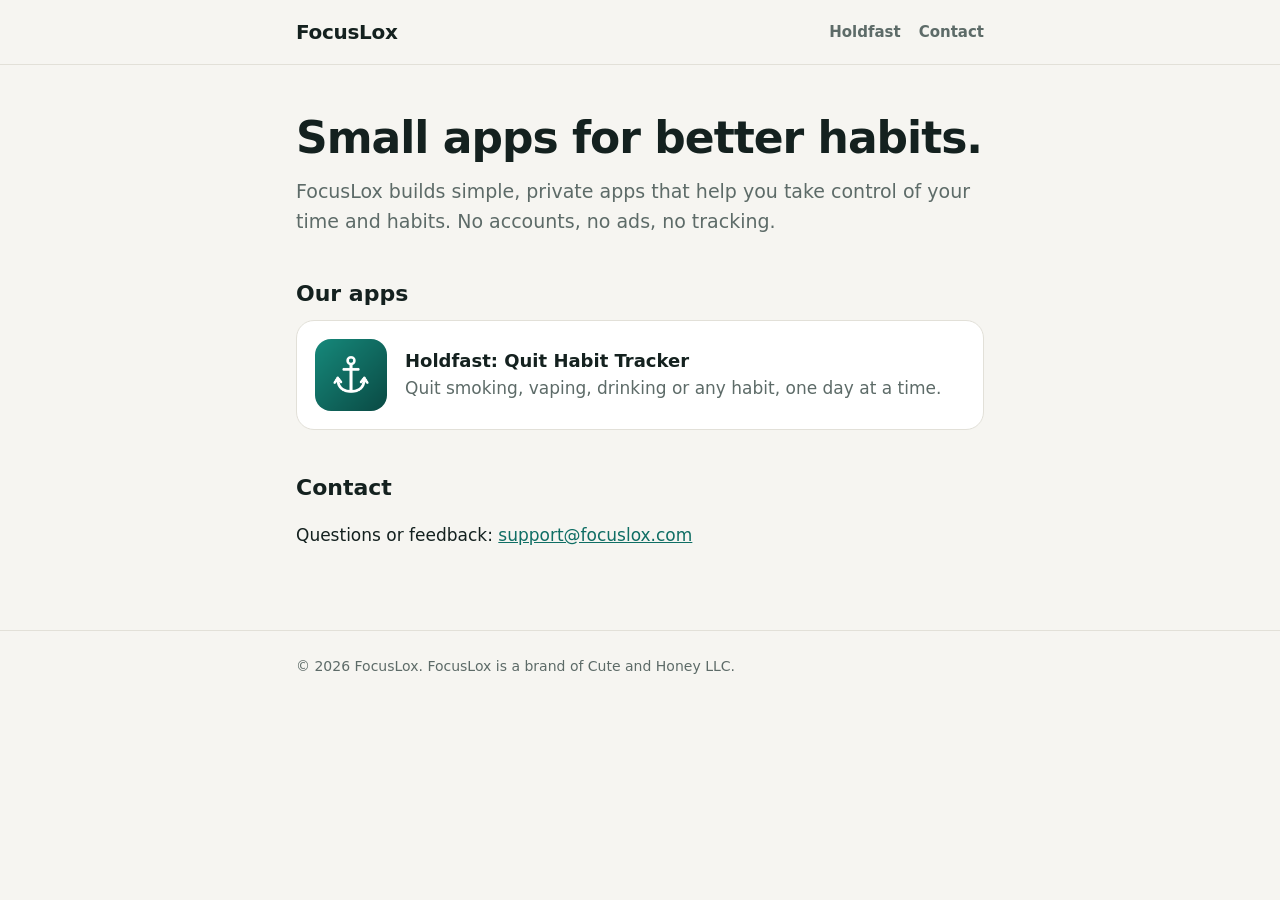
==== index.html @ 93fbdb68 "Holdfast 1.0.0, portfolio docs, and focuslox.com website - holdfast/: quit-habit tracker (Expo SDK 5" ====
<!doctype html>
<html lang="en">
<head>
  <meta charset="utf-8">
  <meta name="viewport" content="width=device-width, initial-scale=1">
  <title>FocusLox</title>
  <meta name="description" content="FocusLox makes small, private apps that help you build better habits.">
  <link rel="icon" href="/holdfast/icon.png">
  <link rel="stylesheet" href="/styles.css">
</head>
<body>
  <header class="site"><div class="wrap">
    <a class="brand" href="/">FocusLox</a>
    <nav><a href="/holdfast/">Holdfast</a><a href="mailto:support@focuslox.com">Contact</a></nav>
  </div></header>

  <main><div class="wrap">
    <h1>Small apps for better habits.</h1>
    <p class="lead">FocusLox builds simple, private apps that help you take control of your time and habits. No accounts, no ads, no tracking.</p>

    <h2>Our apps</h2>
    <a class="card" href="/holdfast/">
      <img src="/holdfast/icon.png" alt="">
      <span><strong>Holdfast: Quit Habit Tracker</strong><span class="muted">Quit smoking, vaping, drinking or any habit, one day at a time.</span></span>
    </a>

    <h2>Contact</h2>
    <p>Questions or feedback: <a href="mailto:support@focuslox.com">support@focuslox.com</a></p>
  </div></main>

  <footer class="site"><div class="wrap">
    © 2026 FocusLox. FocusLox is a brand of Cute and Honey LLC.
  </div></footer>
</body>
</html>
---- styles.css ----
:root {
  --bg: #f6f5f1;
  --surface: #ffffff;
  --border: #e2e0d8;
  --text: #14211f;
  --muted: #5d6b68;
  --primary: #0f6e64;
  --primary-soft: #dcefeb;
  --max: 720px;
}
@media (prefers-color-scheme: dark) {
  :root {
    --bg: #0c1214;
    --surface: #141d20;
    --border: #26363a;
    --text: #e8f0ee;
    --muted: #97a9a6;
    --primary: #3fc1ae;
    --primary-soft: #173a36;
  }
}
* { box-sizing: border-box; }
html { -webkit-text-size-adjust: 100%; }
body {
  margin: 0;
  background: var(--bg);
  color: var(--text);
  font: 17px/1.6 system-ui, -apple-system, "Segoe UI", Roboto, sans-serif;
}
a { color: var(--primary); }
.wrap { max-width: var(--max); margin: 0 auto; padding: 0 16px; }
header.site { border-bottom: 1px solid var(--border); }
header.site .wrap { display: flex; align-items: center; justify-content: space-between; height: 64px; }
.brand { font-weight: 800; font-size: 20px; letter-spacing: -0.3px; color: var(--text); text-decoration: none; }
header nav a { margin-left: 18px; text-decoration: none; color: var(--muted); font-weight: 600; font-size: 15px; }
main { padding: 48px 0 64px; }
h1 { font-size: clamp(32px, 6vw, 44px); line-height: 1.15; letter-spacing: -1px; margin: 0 0 12px; }
h2 { font-size: 22px; margin: 40px 0 8px; }
.lead { font-size: 19px; color: var(--muted); margin: 0 0 28px; }
.muted { color: var(--muted); }
.card {
  display: flex; gap: 18px; align-items: center;
  background: var(--surface); border: 1px solid var(--border); border-radius: 18px;
  padding: 18px; text-decoration: none; color: var(--text);
}
.card img { width: 72px; height: 72px; border-radius: 16px; flex: none; }
.card strong { display: block; font-size: 18px; }
.app-hero { display: flex; gap: 20px; align-items: center; margin-bottom: 20px; }
.app-hero img { width: 96px; height: 96px; border-radius: 22px; }
ul.features { padding-left: 20px; }
ul.features li { margin: 6px 0; }
.note { background: var(--primary-soft); border-radius: 14px; padding: 14px 16px; }
.shots { display: flex; gap: 12px; overflow-x: auto; padding: 8px 0; }
.shots img { height: 420px; border-radius: 18px; border: 1px solid var(--border); }
footer.site { border-top: 1px solid var(--border); padding: 24px 0 40px; font-size: 14px; color: var(--muted); }
footer.site a { color: var(--muted); }
@media (max-width: 520px) {
  .shots img { height: 340px; }
  header nav a { margin-left: 12px; }
}
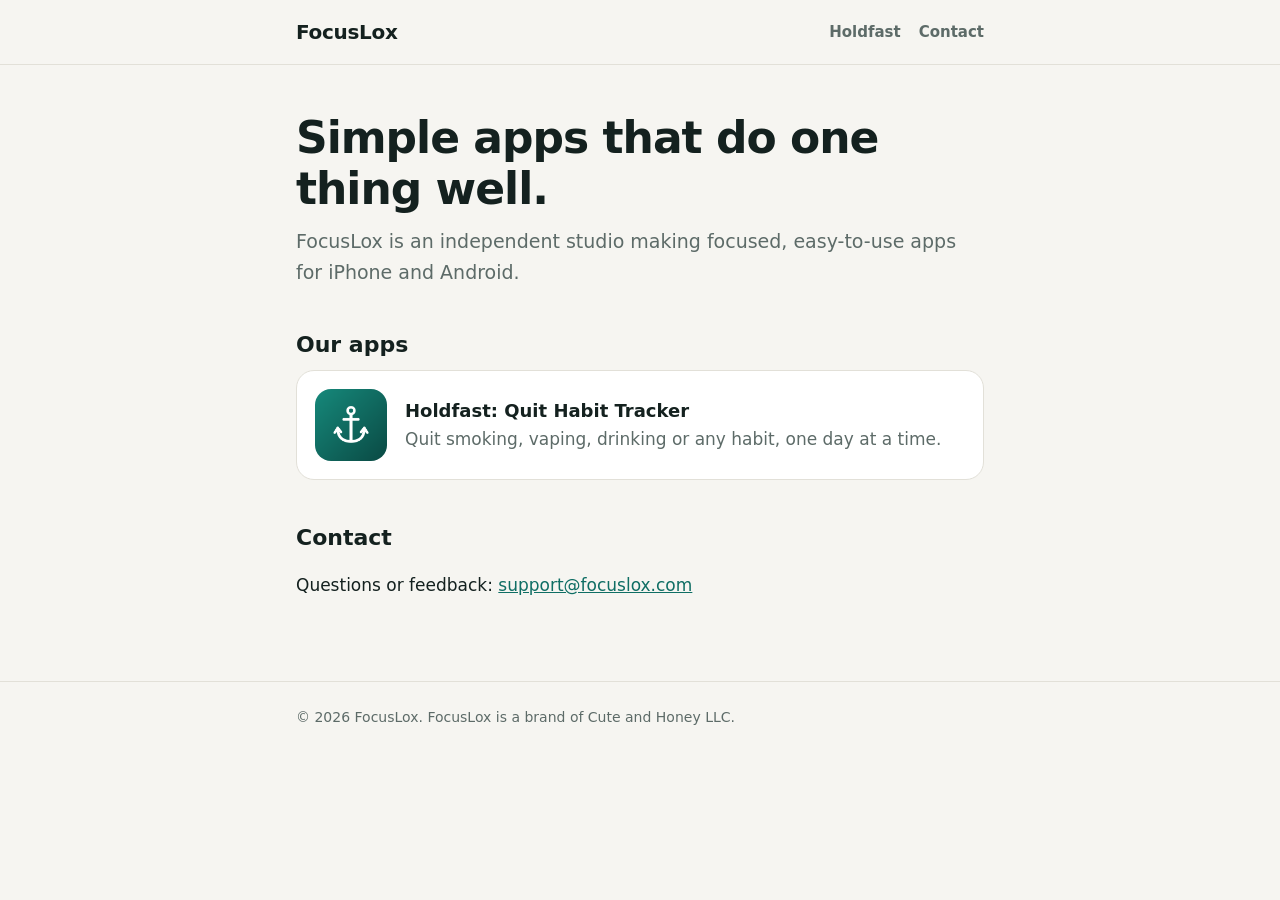
==== commit 5005e2cd: "Make the website home page category-neutral Co-Authored-By: Claude Opus 5.5 <noreply@anthropic.com>" ====
--- a/index.html
+++ b/index.html
@@ -4,7 +4,7 @@
   <meta charset="utf-8">
   <meta name="viewport" content="width=device-width, initial-scale=1">
   <title>FocusLox</title>
-  <meta name="description" content="FocusLox makes small, private apps that help you build better habits.">
+  <meta name="description" content="FocusLox builds simple, useful mobile apps for iPhone and Android.">
   <link rel="icon" href="/holdfast/icon.png">
   <link rel="stylesheet" href="/styles.css">
 </head>
@@ -15,8 +15,8 @@
   </div></header>
 
   <main><div class="wrap">
-    <h1>Small apps for better habits.</h1>
-    <p class="lead">FocusLox builds simple, private apps that help you take control of your time and habits. No accounts, no ads, no tracking.</p>
+    <h1>Simple apps that do one thing well.</h1>
+    <p class="lead">FocusLox is an independent studio making focused, easy-to-use apps for iPhone and Android.</p>
 
     <h2>Our apps</h2>
     <a class="card" href="/holdfast/">
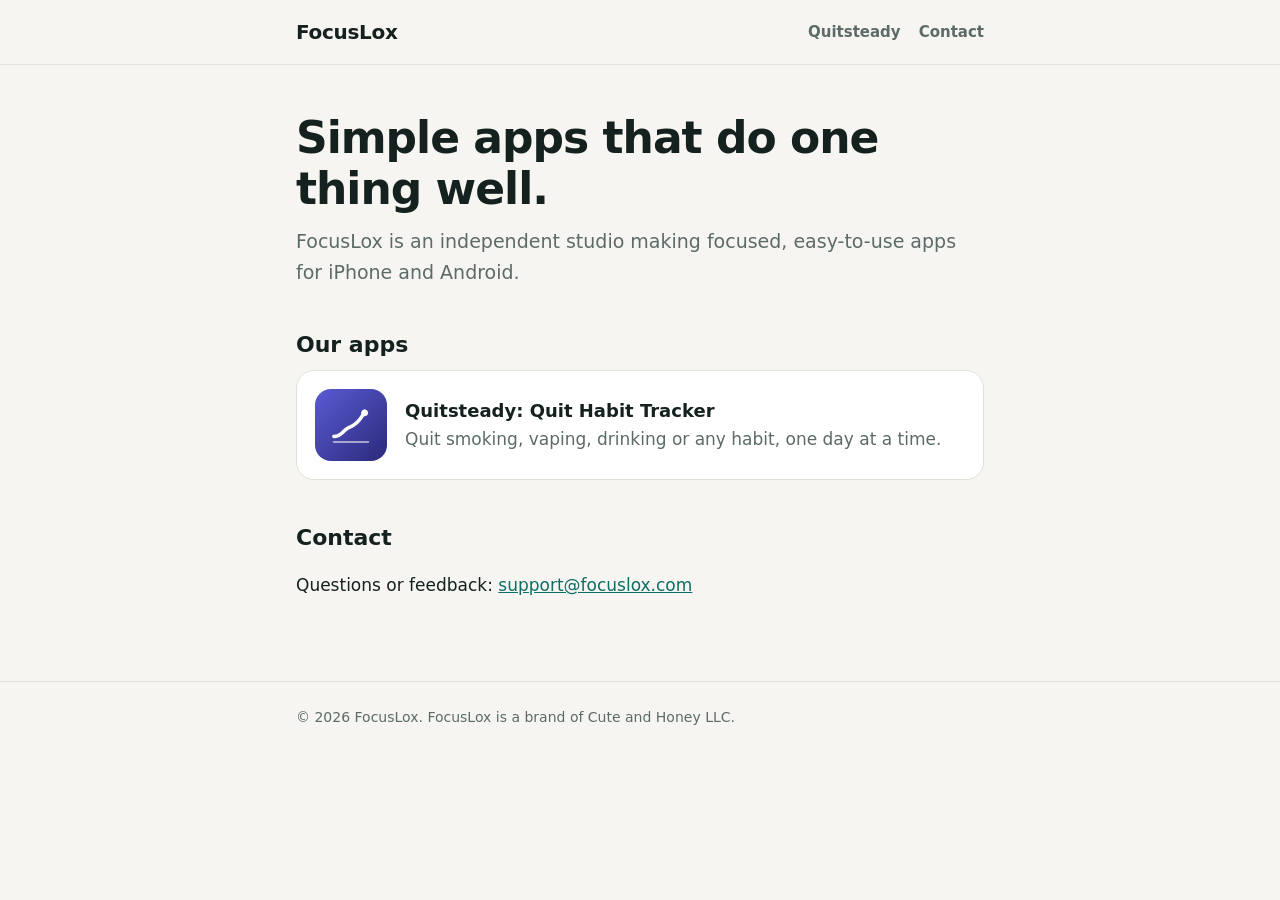
==== commit d513bae5: "Rename Holdfast to Quitsteady: name, indigo icon, store text, website /quitsteady/ with redirects Ap" ====
--- a/index.html
+++ b/index.html
@@ -5,13 +5,13 @@
   <meta name="viewport" content="width=device-width, initial-scale=1">
   <title>FocusLox</title>
   <meta name="description" content="FocusLox builds simple, useful mobile apps for iPhone and Android.">
-  <link rel="icon" href="/holdfast/icon.png">
+  <link rel="icon" href="/quitsteady/icon.png">
   <link rel="stylesheet" href="/styles.css">
 </head>
 <body>
   <header class="site"><div class="wrap">
     <a class="brand" href="/">FocusLox</a>
-    <nav><a href="/holdfast/">Holdfast</a><a href="mailto:support@focuslox.com">Contact</a></nav>
+    <nav><a href="/quitsteady/">Quitsteady</a><a href="mailto:support@focuslox.com">Contact</a></nav>
   </div></header>
 
   <main><div class="wrap">
@@ -19,9 +19,9 @@
     <p class="lead">FocusLox is an independent studio making focused, easy-to-use apps for iPhone and Android.</p>
 
     <h2>Our apps</h2>
-    <a class="card" href="/holdfast/">
-      <img src="/holdfast/icon.png" alt="">
-      <span><strong>Holdfast: Quit Habit Tracker</strong><span class="muted">Quit smoking, vaping, drinking or any habit, one day at a time.</span></span>
+    <a class="card" href="/quitsteady/">
+      <img src="/quitsteady/icon.png" alt="">
+      <span><strong>Quitsteady: Quit Habit Tracker</strong><span class="muted">Quit smoking, vaping, drinking or any habit, one day at a time.</span></span>
     </a>
 
     <h2>Contact</h2>
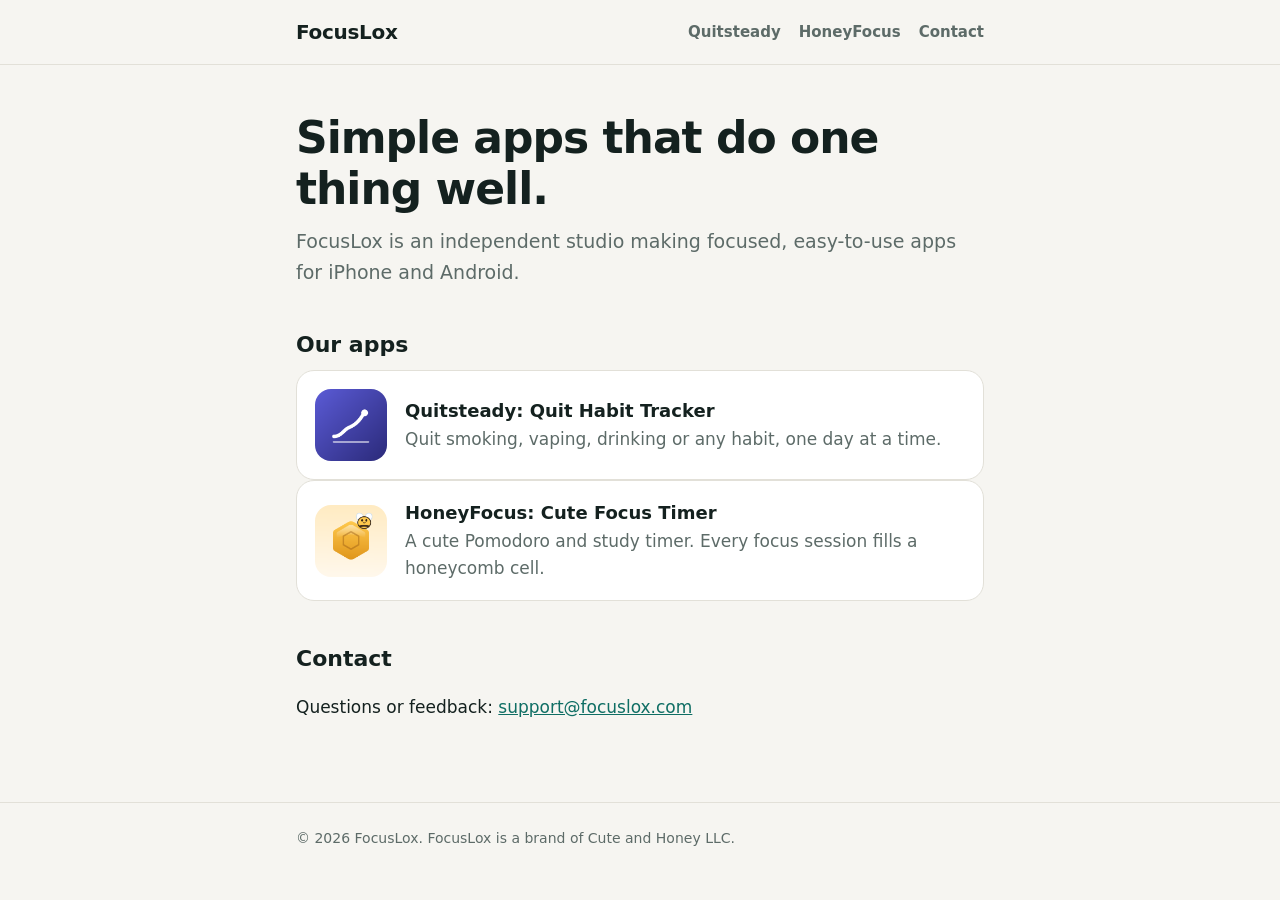
==== commit 1da62c52: "Add HoneyFocus app pages Co-Authored-By: Claude Opus 5.5 <noreply@anthropic.com>" ====
--- a/index.html
+++ b/index.html
@@ -11,7 +11,7 @@
 <body>
   <header class="site"><div class="wrap">
     <a class="brand" href="/">FocusLox</a>
-    <nav><a href="/quitsteady/">Quitsteady</a><a href="mailto:support@focuslox.com">Contact</a></nav>
+    <nav><a href="/quitsteady/">Quitsteady</a><a href="/honeyfocus/">HoneyFocus</a><a href="mailto:support@focuslox.com">Contact</a></nav>
   </div></header>
 
   <main><div class="wrap">
@@ -23,6 +23,10 @@
       <img src="/quitsteady/icon.png" alt="">
       <span><strong>Quitsteady: Quit Habit Tracker</strong><span class="muted">Quit smoking, vaping, drinking or any habit, one day at a time.</span></span>
     </a>
+    <a class="card" href="/honeyfocus/">
+      <img src="/honeyfocus/icon.png" alt="">
+      <span><strong>HoneyFocus: Cute Focus Timer</strong><span class="muted">A cute Pomodoro and study timer. Every focus session fills a honeycomb cell.</span></span>
+    </a>
 
     <h2>Contact</h2>
     <p>Questions or feedback: <a href="mailto:support@focuslox.com">support@focuslox.com</a></p>
